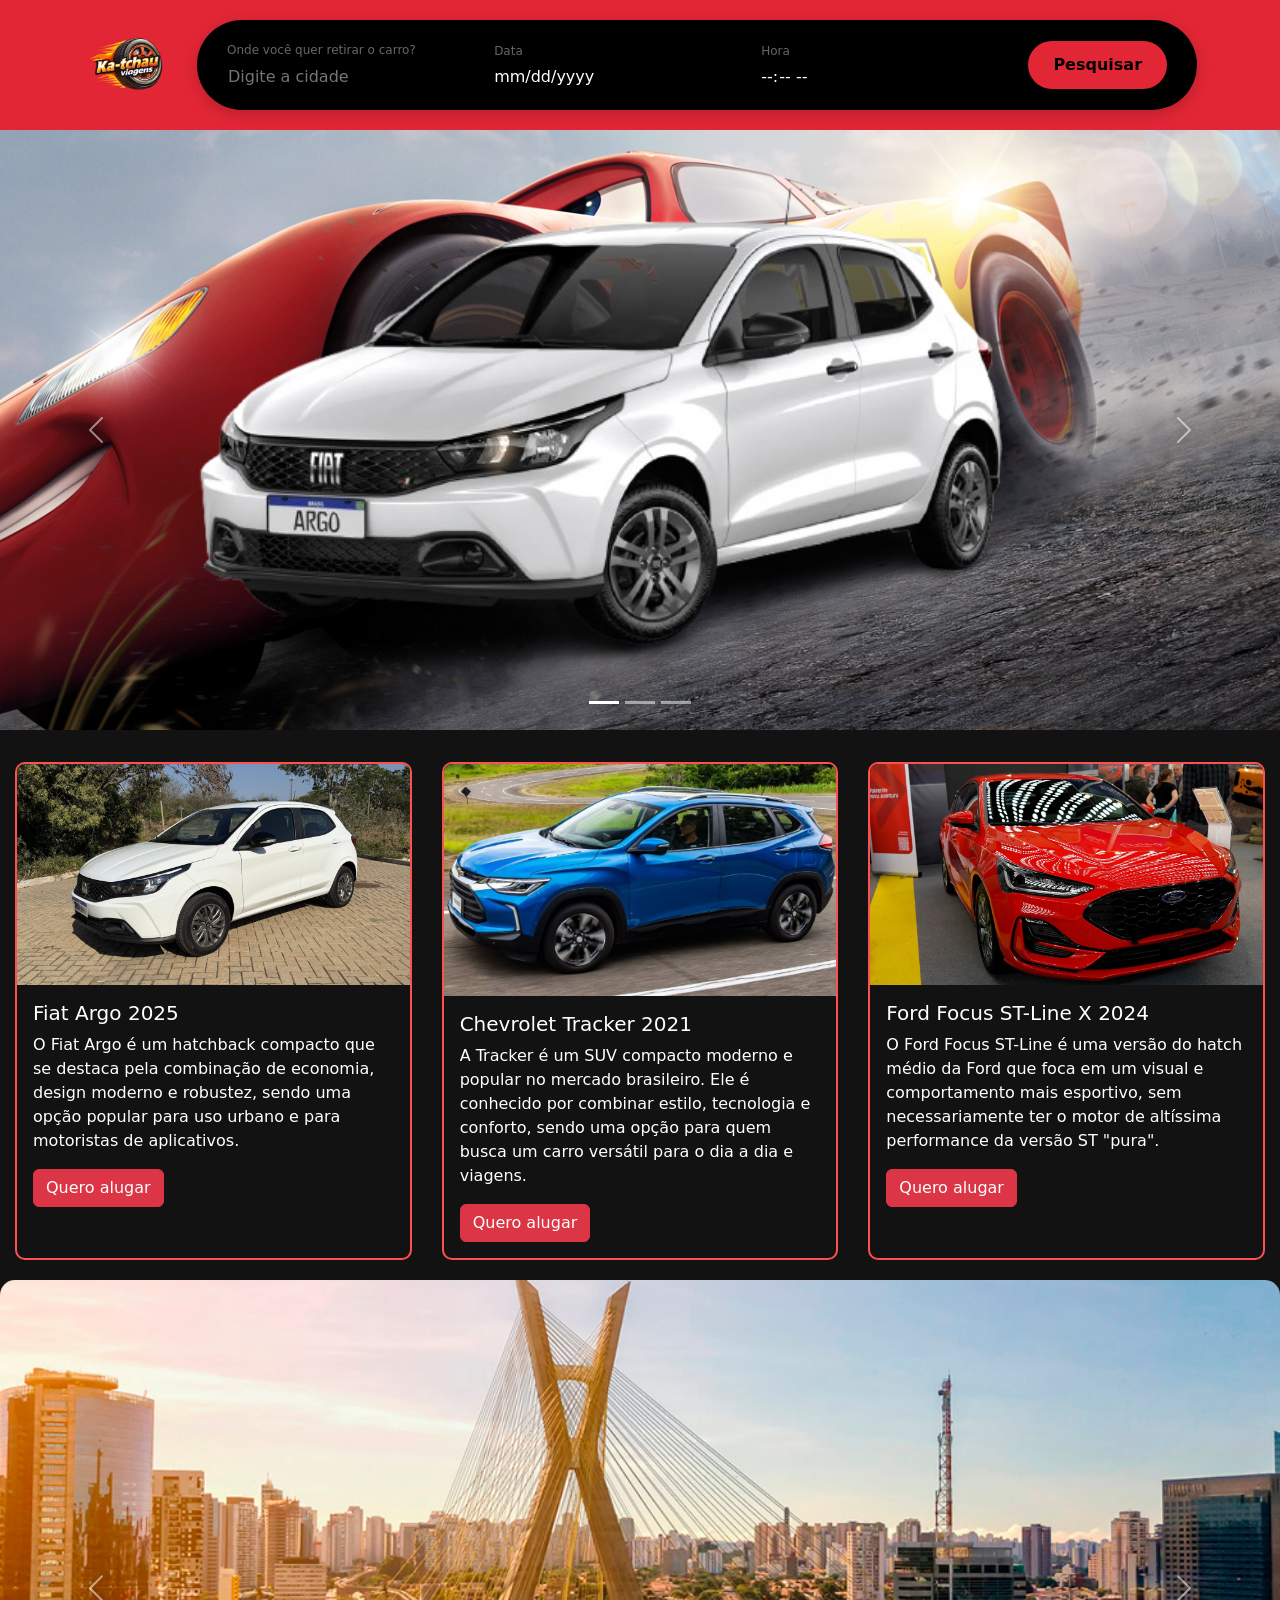
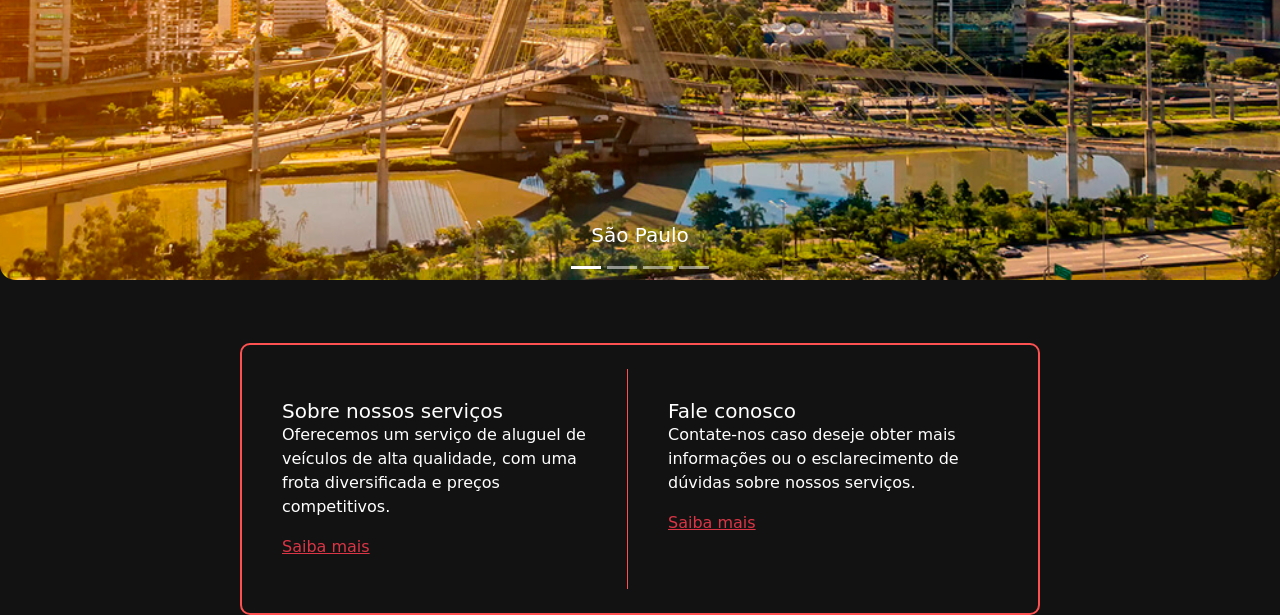
==== index.html @ 95a70f9a "Enviando as att do tcc" ====
<!doctype html>
<html lang="pt-br">
  <head>
    <link href="https://cdn.jsdelivr.net/npm/bootstrap@5.3.3/dist/css/bootstrap.min.css" rel="stylesheet">
    <meta charset="utf-8">
    <meta name="viewport" content="width=device-width, initial-scale=1">
    <title>Ka-Tchau Viagens</title>
    <link rel="stylesheet" href="style.css">
  </head>
  <body>
    <div class="search-container">
      <a href="index.html" class="me-4">
        <img src="imagens/Sem título.png" style="height:90px; width: auto;" alt="Logo Ka-Tchau Viagens" class="logo">
      </a>
    <div class="search-box">
        <div class="input-group">
            <label>Onde você quer retirar o carro?</label>
            <input type="text" placeholder="Digite a cidade">
        </div>

        <div class="input-group">
            <label>Data</label>
            <input type="date">
        </div>

        <div class="input-group">
            <label>Hora</label>
            <input type="time">
        </div>

        <button class="btn-search">Pesquisar</button>
    </div>
</div>

<div id="carouselPrincipal" class="carousel slide" data-bs-ride="carouselPrincipal">
  <div class="carousel-indicators">
    <button type="button" data-bs-target="#carouselPrincipal" data-bs-slide-to="0" class="active" aria-current="true" aria-label="Slide 1"></button>
    <button type="button" data-bs-target="#carouselPrincipal" data-bs-slide-to="1" aria-label="Slide 2"></button>
    <button type="button" data-bs-target="#carouselPrincipal" data-bs-slide-to="2" aria-label="Slide 3"></button>
  </div>
  <div class="carousel-inner">
    <div class="carousel-item active">
      <img src="imagens/argo-removebg-preview.png" class="d-block w-100" alt="Fiat Argo">
    </div>
    <div class="carousel-item">
      <img src="imagens/w-removebg-preview.png" class="d-block w-100" alt="Chevrolet Tracker">
    </div>
    <div class="carousel-item">
      <img src="imagens/imagem_2026-04-15_123426422-removebg-preview.png" class="d-block w-100" alt="Ford Focus ST-Line X">
    </div>
  </div>
  <button class="carousel-control-prev" type="button" data-bs-target="#carouselPrincipal" data-bs-slide="prev">
    <span class="carousel-control-prev-icon" aria-hidden="true"></span>
    <span class="visually-hidden">Previous</span>
  </button>
  <button class="carousel-control-next" type="button" data-bs-target="#carouselPrincipal" data-bs-slide="next">
    <span class="carousel-control-next-icon" aria-hidden="true"></span>
    <span class="visually-hidden">Next</span>
  </button>
</div>

<div class="row row-cols-1 row-cols-md-3 g-4 my-2 distancia-cards">
      <div class="col">
    <div class="card h-100 custom-card">
      <img src="imagens/AE-Fiat-Argo-Drive-10-8-scaled-e1758229233410.jpeg" class="card-img-top" alt="Fiat Argo">
      <div class="card-body">
        <h5 class="card-title">Fiat Argo 2025</h5>
        <p class="card-text">O Fiat Argo é um hatchback compacto que se destaca pela combinação de economia,
          design moderno e robustez,
          sendo uma opção popular para uso urbano e para motoristas de aplicativos.</p>
        <a href="#" class="btn btn-danger">Quero alugar</a>
      </div>
    </div>
  </div>

    <div class="col">
    <div class="card h-100 custom-card">
      <img src="imagens/c7-chevrolet-tracker-2-jpg.jpg" class="card-img-top" alt="Chevrolet Tracker">
      <div class="card-body">
        <h5 class="card-title">Chevrolet Tracker 2021</h5>
        <p class="card-text">A Tracker é um SUV compacto moderno e popular no mercado brasileiro.
          Ele é conhecido por combinar estilo, tecnologia e conforto, sendo uma opção para quem busca um carro
          versátil para o dia a dia e viagens.</p>
        <a href="#" class="btn btn-danger">Quero alugar</a>
      </div>
    </div>
  </div>
  
  <div class="col">
    <div class="card h-100 custom-card">
      <img src="imagens/maxresdefault.jpg" class="card-img-top" alt="Ford Focus ST-Line X">
      <div class="card-body">
        <h5 class="card-title">Ford Focus ST-Line X 2024</h5>
        <p class="card-text">O Ford Focus ST-Line é uma versão do hatch médio da Ford que foca em um visual e
          comportamento mais esportivo,
          sem necessariamente ter o motor de altíssima performance da versão ST "pura".</p>
        <a href="#" class="btn btn-danger">Quero alugar</a>
      </div>
    </div>
  </div>
</div>

<div id="carousel" class="carousel slide" data-bs-ride="carousel">
  <div class="carousel-indicators">
    <button type="button" data-bs-target="#carousel" data-bs-slide-to="0" class="active" aria-current="true" aria-label="Slide 1"></button>
    <button type="button" data-bs-target="#carousel" data-bs-slide-to="1" aria-label="Slide 2"></button>
    <button type="button" data-bs-target="#carousel" data-bs-slide-to="2" aria-label="Slide 3"></button>
    <button type="button" data-bs-target="#carousel" data-bs-slide-to="3" aria-label="Slide 4"></button>
  </div>
  <div class="carousel-inner custom-carousel">
    <div class="carousel-item active">
      <img src="imagens/sp.png" class="d-block w-100" alt="São Paulo">
      <div class="carousel-caption d-none d-md-block">
        <h5>São Paulo</h5>
      </div>
    </div>
    <div class="carousel-item">
      <img src="imagens/Shopping_Granja_Vianna.jpg" class="d-block w-100" alt="Granja Viana">
      <div class="carousel-caption d-none d-md-block">
        <h5>Granja Viana</h5>
      </div>
    </div>
    <div class="carousel-item">
      <img src="imagens/osasco-lilas.jpg" class="d-block w-100" alt="Osasco">
      <div class="carousel-caption d-none d-md-block">
        <h5>Osasco</h5>
      </div>
    </div>
        <div class="carousel-item">
      <img src="imagens/alphavile.jpg" class="d-block w-100" alt="Alphaville">
      <div class="carousel-caption d-none d-md-block">
        <h5>Alphaville</h5>
      </div>
    </div>
  </div>
  <button class="carousel-control-prev" type="button" data-bs-target="#carousel" data-bs-slide="prev">
    <span class="carousel-control-prev-icon" aria-hidden="true"></span>
    <span class="visually-hidden">Previous</span>
  </button>
  <button class="carousel-control-next" type="button" data-bs-target="#carousel" data-bs-slide="next">
    <span class="carousel-control-next-icon" aria-hidden="true"></span>
    <span class="visually-hidden">Next</span>
  </button>
</div>

<div class="container mt-5">
  <div class="customo-card w-100 p-4 mx-auto" style="max-width: 800px">
    <div class="row">
    <div class="col-md-6 row border-end">
  <div class="card-body">
    <h5 class="card-title">Sobre nossos serviços</h5>
    <p class="card-text">Oferecemos um serviço de aluguel de veículos de alta qualidade,
      com uma frota diversificada e preços competitivos.</p>
    <a href="#" class="link-danger">Saiba mais</a>
  </div>
</div>
<div class="col-md-6 p-4 mx-auto">
    <div class="card-body">
      <h5 class="card-title">Fale conosco</h5>
      <p class="card-text">Contate-nos caso deseje obter mais informações ou o esclarecimento de dúvidas
        sobre nossos serviços.</p>
      <a href="#" class="link-danger">Saiba mais</a>
    </div>
    </div>
  </div>
    </div>
  </div>
<script src="https://cdn.jsdelivr.net/npm/bootstrap@5.3.3/dist/js/bootstrap.bundle.min.js"></script>
</body>
</html>
---- style.css ----
/* aqui e pra estilizar o corpo da pagina */

body {
    background-color: #121212;
    color: #fff;
    transition: background-color 0.3s, color 0.3s;
    font-size: 100% !important;
}

/* pra deixar as letras em branco */

.input-group input {
    color: white !important;
    border: none;
    outline: none;
    background: transparent;
}

.input-group label {
    color: #fff;
    font-size:12px;
}

/* pra criar os menu no top da pagina (nao e a lane) */

:root {
    --primary-red: #e32636;
    --black: #000;
    --gray: #f4f4f4;
}

.search-container {
    padding: 20px;
    background-color: var(--primary-red);
    display: flex;
    justify-content: center;
}

.search-box {
    background-color: var(--black);
    padding: 15px 30px;
    border-radius: 50px;
    display: flex;
    align-items: center;
    gap: 20px;
    box-shadow: 0 4px 15px rgba(0,0,0,0.2);
    width: 90%;
    max-width: 1000px;
}

.input-group {
    display: flex;
    flex-direction: column;
    flex: 1;
}

.input-group label {
    font-size: 12px;
    color: #666;
    margin-bottom: 5px;
}

.input-group input {
    border: none;
    outline: none;
    font-size: 16px;
    background: transparent;
}

.btn-search {
    background-color: var(--primary-red);
    color: black;
    border: none;
    padding: 12px 25px;
    border-radius: 25px;
    cursor: pointer;
    font-weight: bold;
    transition: 0.3s;
}

.btn-search:hover {
    background-color: #e32636;
    transform: scale(1.05);
}

/* aqui e o estilo do carrosel (nao e aquela serie bosta) */

#carouselPrincipal {
    background-image: url('imagens/Capturar.PNG');
    background-size: cover;
    background-position: center;
    background-repeat: no-repeat;

    align-items: center;
}

.carousel-item {
    background: transparent !important;
}

.carousel-item img {
    height: 600px;
    object-fit: contain;
}

.carousel-control-prev,
.carousel-control-next {
    width: 15%;
    top: 50%;
    transform: translateY(-50%);
    height: auto;
}

.carousel-control-prev { left: 0; }
.carousel-control-next { right: 0; }

.carousel-control-prev-icon,
.carousel-control-next-icon {
    filter: invert(0);
    filter: drop-shadow(0 0 5px rgba(0, 0, 0, 0.8));
}

/* aqui e o estilo dos cards que falam dos carros */
.card.custom-card {
    background-color: #121212 !important;
    color: #fff !important;
    border: 2px solid #fd5151 !important;
    border-radius: 10px;
    overflow: hidden;
    width: 100% !important;
    max-width: 100%;
}

.col {
    padding-left: 15px;
    padding-right: 15px;
}
.distancia-cards {
    margin-top: 100%;
    margin-left: 0;
    margin-right: 0;
    width: 100%;
    overflow-x: hidden;
}

.customo-card {
    background-color: #121212 !important;
    color: #fff !important;
    border: 2px solid #fd5151 !important;
    border-radius: 10px;
    overflow: hidden;
}

.customo-card .col-md-6 {
        padding-left: 40px !important;
        padding-right: 40px !important;
        padding-top: 30px !important;
        padding-bottom: 30px !important;
    }

.border-end {
    border-right: 1px solid #fd5151 !important;
}

@media (max-width: 768px) {
    .border-end {
        border-right:none !important;
        border-bottom: 1px solid #fff;
        padding-bottom: 20px;
        margin-bottom: 20px;
    }
}

#carousel {
    margin-top: 20px;
    align-items: center;
    border-radius: 15px;
}

.custom-carousel img{
    width: 100%;
    border-radius: 15px !important;
    object-fit: cover;
    margin-bottom: 15px;
}
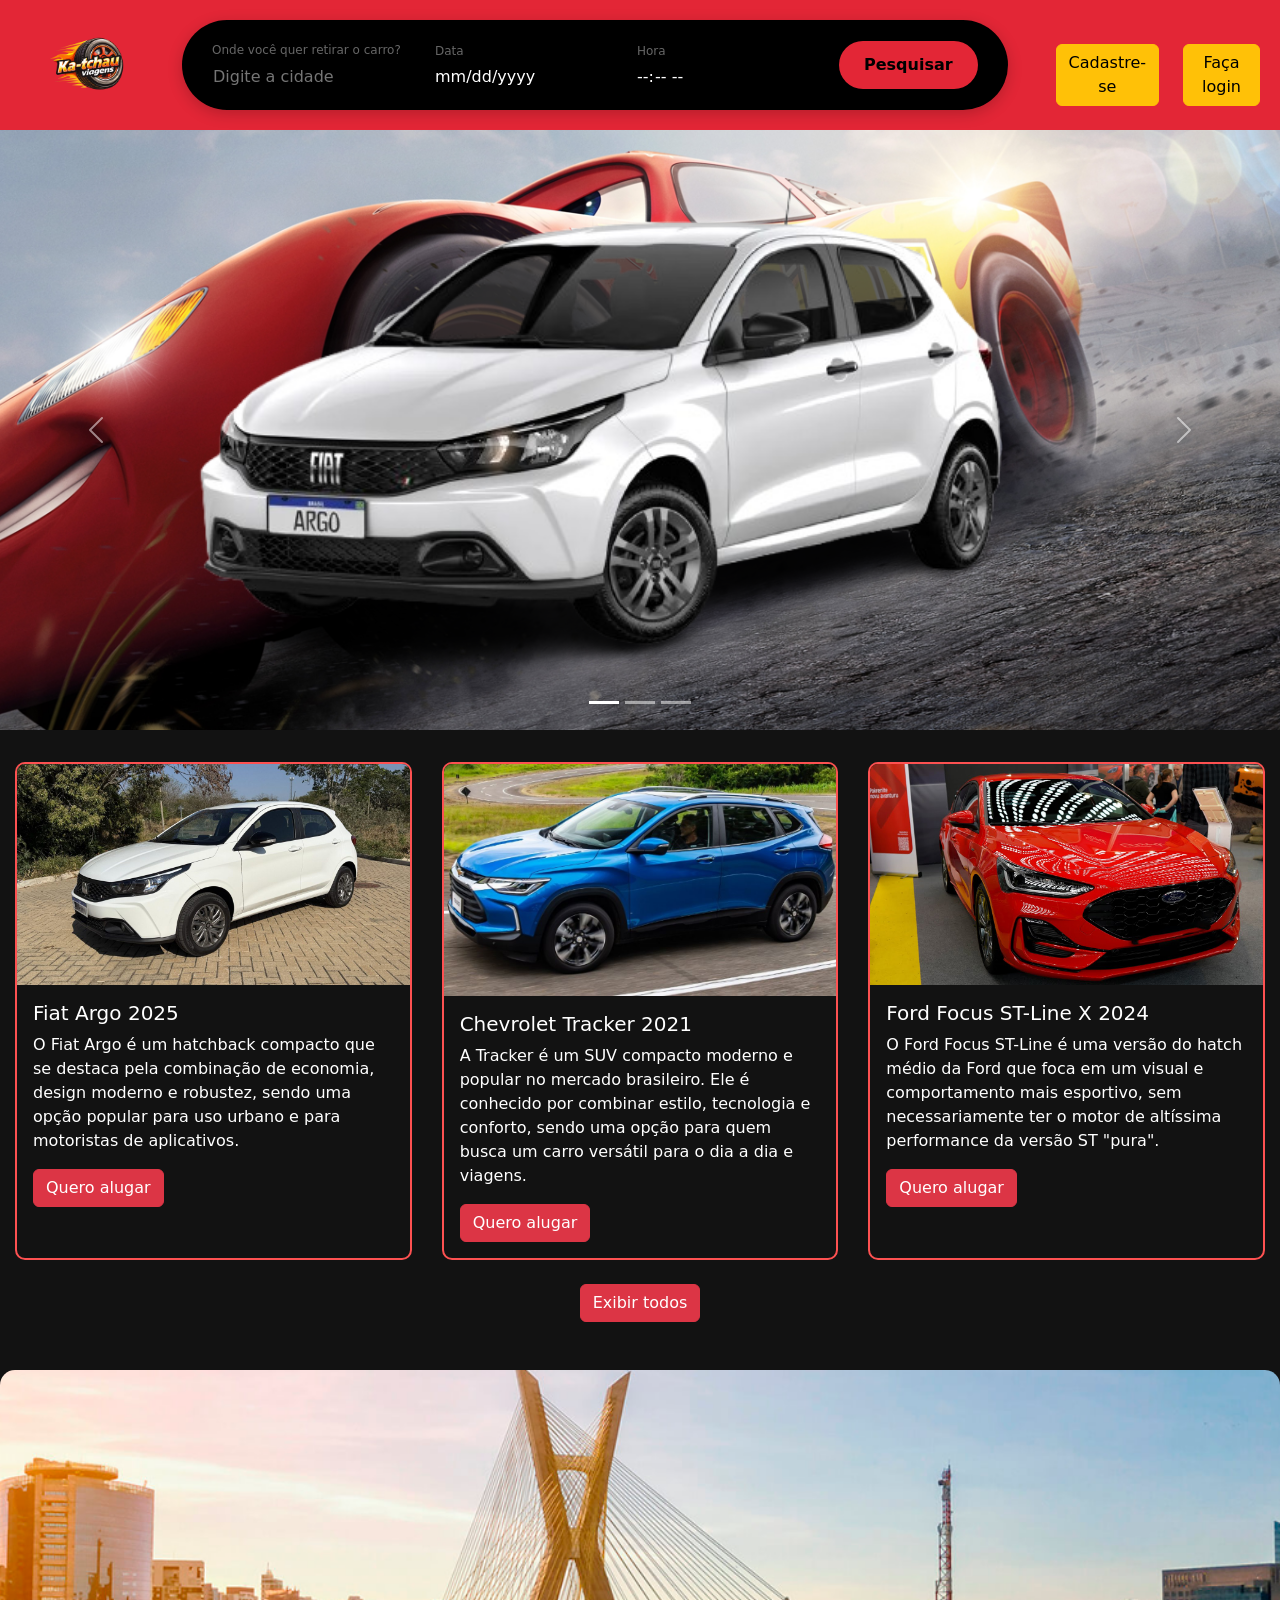
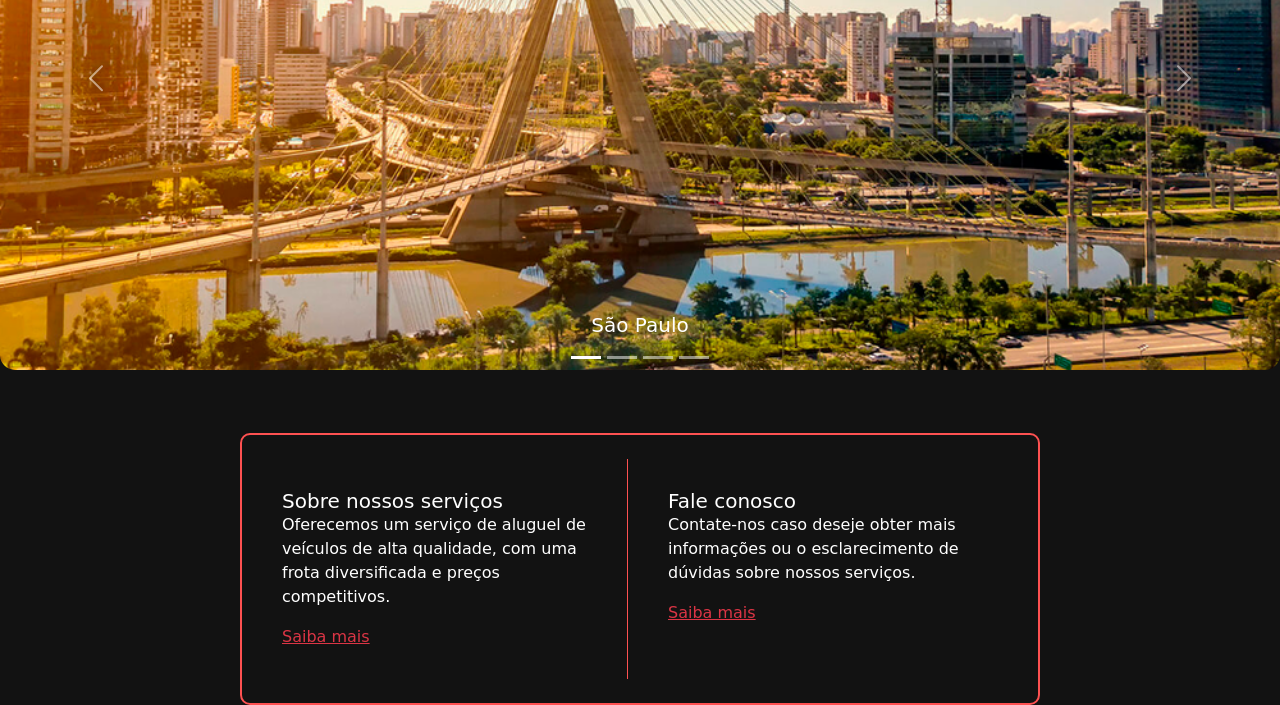
==== commit 8fb7a543: "arrumando o frontend e aquela branch la" ====
--- a/index.html
+++ b/index.html
@@ -9,9 +9,11 @@
   </head>
   <body>
     <div class="search-container">
-      <a href="index.html" class="me-4">
+      <div class="logo me-5 ms-4">
+        <a href="index.html">
         <img src="imagens/Sem título.png" style="height:90px; width: auto;" alt="Logo Ka-Tchau Viagens" class="logo">
       </a>
+      </div>
     <div class="search-box">
         <div class="input-group">
             <label>Onde você quer retirar o carro?</label>
@@ -30,7 +32,20 @@
 
         <button class="btn-search">Pesquisar</button>
     </div>
+    <div class="d-flex justify-content-center mt-4 ms-5">
+  <a href="cadastro.html">
+        <button class="btn btn-warning">Cadastre-se</button>
+      </a>
 </div>
+
+<div class="d-flex justify-content-center mt-4 ms-4">
+  <a href="login.html">
+        <button class="btn btn-warning">Faça login</button>
+      </a>
+</div>
+</div>
+
+
 
 <div id="carouselPrincipal" class="carousel slide" data-bs-ride="carouselPrincipal">
   <div class="carousel-indicators">
@@ -98,6 +113,10 @@
       </div>
     </div>
   </div>
+</div>
+
+<div class="d-flex justify-content-center mt-4 mb-5">
+<a href="catalogo.html" class="btn btn-danger">Exibir todos</a>
 </div>
 
 <div id="carousel" class="carousel slide" data-bs-ride="carousel">
--- a/style.css
+++ b/style.css
@@ -170,7 +170,7 @@
         margin-bottom: 20px;
     }
 }
-
+/*Aqui foi onde passei horas pra adicionar umas coisa simples do carrosel das cidades*/
 #carousel {
     margin-top: 20px;
     align-items: center;
@@ -182,4 +182,47 @@
     border-radius: 15px !important;
     object-fit: cover;
     margin-bottom: 15px;
+}
+
+/*Aqui e pra deixar os estilos dos botoes do cadastro vermelhinho e mais harmonioso pro projeto*/
+
+.form-select:focus, .form-check-input:focus {
+    border-color: #e32636 !important;
+    box-shadow: 0 0 0 0.2rem rgba(227, 38, 54, 0.25) !important;
+}
+
+.form-check-input:checked {
+    border-color: #dc3545 !important;
+}
+
+body.login-page {
+    background-image: url('imagens/estampa.jfif');
+    background-position: center;
+    background-attachment: fixed;
+    background-repeat: no-repeat;
+    background-size: cover;
+}
+
+body.cadastro-page {
+    background-image: url('imagens/estampa.jfif');
+    background-position: center;
+    background-attachment: fixed;
+    background-repeat: no-repeat;
+    background-size: cover;
+}
+
+.filtro-carros {
+    background-color: #121212 !important;
+    color: #fff !important;
+    border: 2px solid #fd5151 !important;
+    border-radius: 10px;
+    padding: 10px;
+    margin-top: 20px;
+}
+
+.container-logo {
+    padding: 20px;
+    background-color: var(--black);
+    display: flex;
+    justify-content: center;
 }
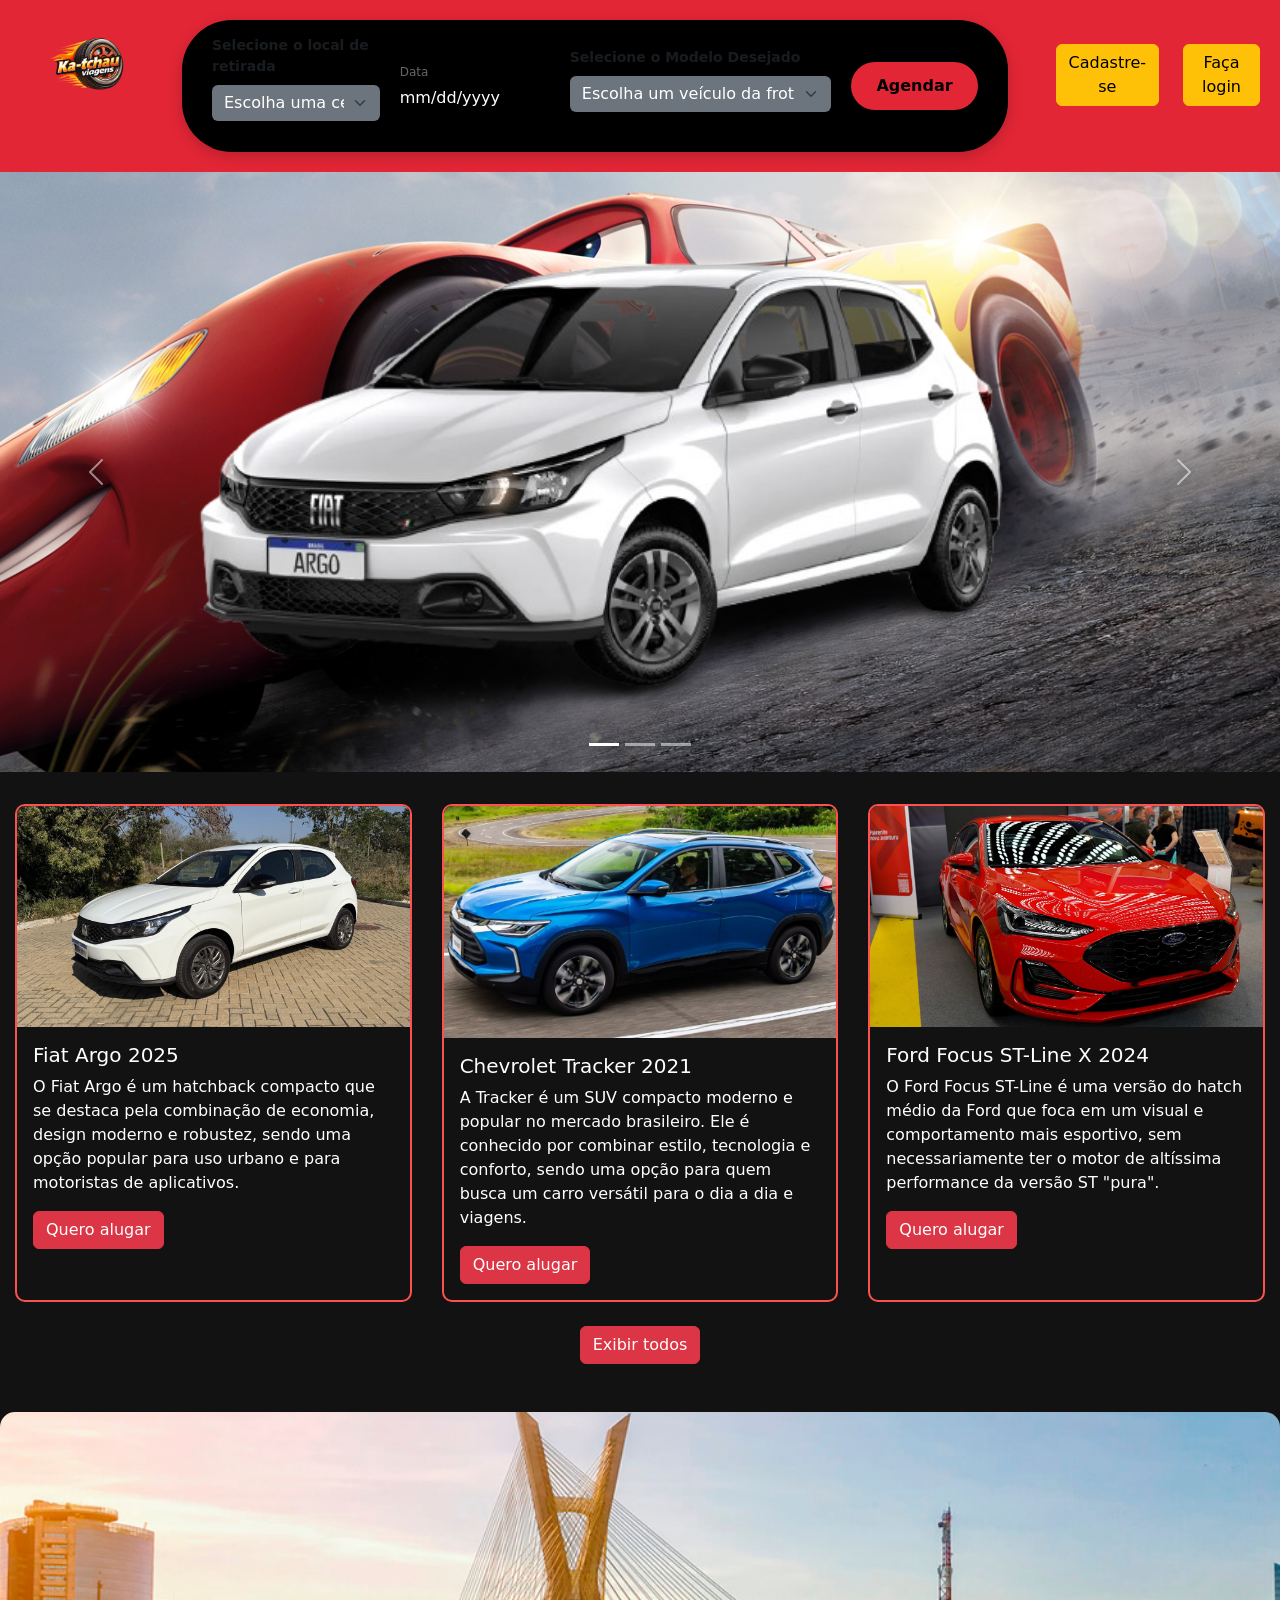
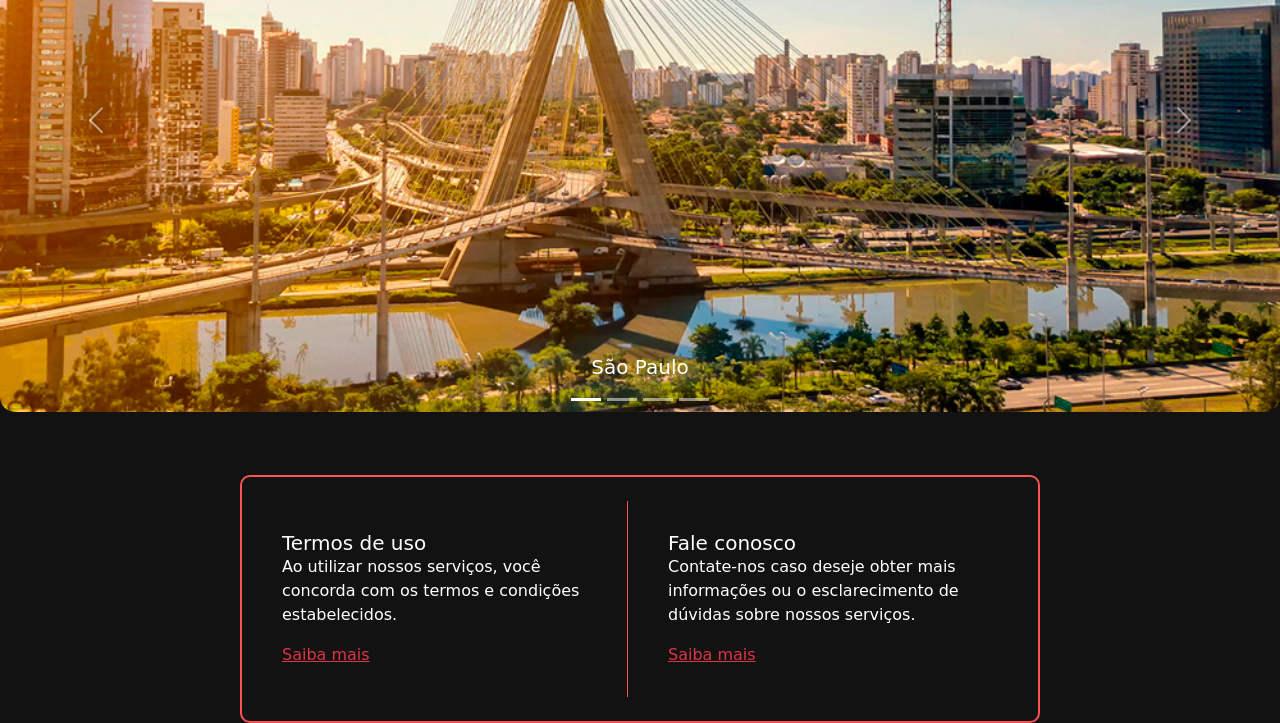
==== commit aaf2454e: "frontend brilhando redondinho, so falta o ds" ====
--- a/index.html
+++ b/index.html
@@ -15,22 +15,48 @@
       </a>
       </div>
     <div class="search-box">
-        <div class="input-group">
-            <label>Onde você quer retirar o carro?</label>
-            <input type="text" placeholder="Digite a cidade">
-        </div>
+        <div class="mb-3">
+            <label class="form-label text-muted small fw-bold">Selecione o local de retirada</label>
+            <select class="form-select bg-secondary text-white border-0" id="buscaCidade" required>
+              <option value="" selected disabled>Escolha uma central...</option>
+              <option value="São Paulo">São Paulo</option>
+              <option value="Osasco">Osasco</option>
+              <option value="Granja Viana">Granja Viana</option>
+              <option value="Alphaville">Alphaville</option>
+            </select>
+          </div>
 
         <div class="input-group">
             <label>Data</label>
             <input type="date">
         </div>
 
-        <div class="input-group">
-            <label>Hora</label>
-            <input type="time">
-        </div>
-
-        <button class="btn-search">Pesquisar</button>
+        <div class="mb-3">
+            <label class="form-label text-muted small fw-bold">Selecione o Modelo Desejado</label>
+            <select class="form-select bg-secondary text-white border-0" id="buscaModelo" required>
+              <option value="" selected disabled>Escolha um veículo da frota...</option>
+              <option value="Fiat Argo 2025">Fiat Argo 2025</option>
+              <option value="Ford Fiesta ST 2023">Ford Fiesta ST 2023</option>
+              <option value="Golf MK6 2010">Golf MK6 2010</option>
+              <option value="Chevrolet Tracker">Chevrolet Tracker</option>
+              <option value="Land Rover Defender 110 2023">Land Rover Defender 110 2023</option>
+              <option value="BMW X5 M 2011">BMW X5 M 2011</option>
+              <option value="Ford F-450 2021">Ford F-450 2021</option>
+              <option value="Dodge Power Wagon 2017">Dodge Power Wagon 2017</option>
+              <option value="Ford F-150 Raptor 2017">Ford F-150 Raptor 2017</option>
+              <option value="Ford Focus ST-Line X 2021">Ford Focus ST-Line X 2021</option>
+              <option value="Nissan Skyline R34 GT-R 2017">Nissan Skyline R34 GT-R 2017</option>
+              <option value="Audi RS6 Avant 2021">Audi RS6 Avant 2021</option>
+              <option value="Bentley Continental Supersports 2017">Bentley Continental Supersports 2017</option>
+              <option value="Cadillac CTS-V 2017">Cadillac CTS-V 2017</option>
+              <option value="Mercedes-Benz E 63 AMG 2013">Mercedes-Benz E 63 AMG 2013</option>
+              <option value="Ferrari SF90 Stradale">Ferrari SF90 Stradale</option>
+              <option value="Lykan Hypersport 2014">Lykan Hypersport 2014</option>
+              <option value="Lamborghini Revuelto 2023">Lamborghini Revuelto 2023</option>
+            </select>
+          </div>
+
+        <button type="button" class="btn-search" onclick="dispararAlertaAgendamento()">Agendar</button>
     </div>
     <div class="d-flex justify-content-center mt-4 ms-5">
   <a href="cadastro.html">
@@ -74,7 +100,7 @@
   </button>
 </div>
 
-<div class="row row-cols-1 row-cols-md-3 g-4 my-2 distancia-cards">
+<div class="row row-cols-1 row-cols-md-3 row-cols-lg-3 g-4 my-2 distancia-cards">
       <div class="col">
     <div class="card h-100 custom-card">
       <img src="imagens/AE-Fiat-Argo-Drive-10-8-scaled-e1758229233410.jpeg" class="card-img-top" alt="Fiat Argo">
@@ -83,7 +109,7 @@
         <p class="card-text">O Fiat Argo é um hatchback compacto que se destaca pela combinação de economia,
           design moderno e robustez,
           sendo uma opção popular para uso urbano e para motoristas de aplicativos.</p>
-        <a href="#" class="btn btn-danger">Quero alugar</a>
+        <button class="btn btn-danger btn-alugar" data-bs-toggle="modal" data-bs-target="#modalAluguel">Quero alugar</button>
       </div>
     </div>
   </div>
@@ -96,7 +122,7 @@
         <p class="card-text">A Tracker é um SUV compacto moderno e popular no mercado brasileiro.
           Ele é conhecido por combinar estilo, tecnologia e conforto, sendo uma opção para quem busca um carro
           versátil para o dia a dia e viagens.</p>
-        <a href="#" class="btn btn-danger">Quero alugar</a>
+        <button class="btn btn-danger btn-alugar" data-bs-toggle="modal" data-bs-target="#modalAluguel">Quero alugar</button>
       </div>
     </div>
   </div>
@@ -109,7 +135,7 @@
         <p class="card-text">O Ford Focus ST-Line é uma versão do hatch médio da Ford que foca em um visual e
           comportamento mais esportivo,
           sem necessariamente ter o motor de altíssima performance da versão ST "pura".</p>
-        <a href="#" class="btn btn-danger">Quero alugar</a>
+        <button class="btn btn-danger btn-alugar" data-bs-toggle="modal" data-bs-target="#modalAluguel">Quero alugar</button>
       </div>
     </div>
   </div>
@@ -167,10 +193,9 @@
     <div class="row">
     <div class="col-md-6 row border-end">
   <div class="card-body">
-    <h5 class="card-title">Sobre nossos serviços</h5>
-    <p class="card-text">Oferecemos um serviço de aluguel de veículos de alta qualidade,
-      com uma frota diversificada e preços competitivos.</p>
-    <a href="#" class="link-danger">Saiba mais</a>
+    <h5 class="card-title">Termos de uso</h5>
+    <p class="card-text">Ao utilizar nossos serviços, você concorda com os termos e condições estabelecidos.</p>
+    <a href="termos.html" class="link-danger">Saiba mais</a>
   </div>
 </div>
 <div class="col-md-6 p-4 mx-auto">
@@ -178,12 +203,117 @@
       <h5 class="card-title">Fale conosco</h5>
       <p class="card-text">Contate-nos caso deseje obter mais informações ou o esclarecimento de dúvidas
         sobre nossos serviços.</p>
-      <a href="#" class="link-danger">Saiba mais</a>
-    </div>
-    </div>
-  </div>
-    </div>
-  </div>
+      <a href="#" class="link-danger btn-contato">Saiba mais</a>
+    </div>
+    </div>
+  </div>
+    </div>
+  </div>
+
+  <div class="modal fade" id="modalAluguel" tabindex="-1" aria-hidden="true">
+  <div class="modal-dialog modal-dialog-centered">
+    <div class="modal-content bg-dark text-white border-secondary" style="border-radius: 12px;">
+      
+      <div class="modal-header border-bottom border-secondary">
+        <h5 class="modal-title text-uppercase fw-bold" style="color: #ff4d4d; letter-spacing: 1px;">Solicitar Aluguel</h5>
+        <button type="button" class="btn-close btn-close-white" data-bs-dismiss="modal" aria-label="Close"></button>
+      </div>
+      
+      <div class="modal-body">
+        <form id="formAluguel">
+          
+          <div class="mb-3">
+            <label class="form-label text-muted small fw-bold">1. Escolha a Central de Retirada</label>
+            <select class="form-select bg-secondary text-white border-0" id="selectUnidade" required>
+              <option value="" selected disabled>Selecione uma unidade...</option>
+              <option value="São Paulo">São Paulo</option>
+              <option value="Osasco">Granja Viana</option>
+              <option value="Granja Viana">Osasco</option>
+              <option value="Alphaville">Alphaville</option>
+            </select>
+          </div>
+          
+          <div class="mb-4">
+            <label class="form-label text-muted small fw-bold">2. Escolha a Data de Retirada</label>
+            <input type="date" class="form-control bg-secondary text-white border-0" id="inputData" required>
+          </div>
+
+          <button type="submit" class="btn btn-danger w-100 fw-bold py-2" style="border-radius: 8px;">Confirmar Agendamento</button>
+        
+        </form>
+      </div>
+
+    </div>
+  </div>
+</div>
+
 <script src="https://cdn.jsdelivr.net/npm/bootstrap@5.3.3/dist/js/bootstrap.bundle.min.js"></script>
+<script>
+  const botaoContato = document.querySelector('.btn-contato');
+
+  if (botaoContato) {
+    botaoContato.addEventListener('click', function(event) {
+      event.preventDefault(); 
+
+      alert(
+        `📞 Central de Atendimento - Ka-Tchau Viagens 📞\n\n` +
+        `Precisa de suporte, quer tirar dúvidas ou fazer uma reserva especial?\n` +
+        `Nossa equipe está pronta para te atender!\n\n` +
+        `📧 E-mail: contato@katchauviagens.com.br\n` +
+        `📱 WhatsApp / Tel: (11) 99595-2230\n\n` +
+        `🕒 Horário de funcionamento: Seg a Sex, das 07h às 21h.\n\n` +
+        `Acelere sua jornada conosco! 🏎️💨`
+      );
+    });
+  }
+</script>
+<script>
+  document.getElementById('formAluguel').addEventListener('submit', function(event) {
+    event.preventDefault();
+
+    const unidade = document.getElementById('selectUnidade').value;
+    const dataRaw = document.getElementById('inputData').value;
+    
+    const dataFormatada = dataRaw.split('-').reverse().join('/');
+
+    const modalElement = document.getElementById('modalAluguel');
+    const modal = bootstrap.Modal.getInstance(modalElement);
+    modal.hide();
+
+    alert(
+      `✨ Agendamento Pré-Confirmado! ✨\n\n` +
+      `📍 Local: Central ${unidade}\n` +
+      `📅 Data: ${dataFormatada}\n\n` +
+      `Boa jornada com a Ka-Tchau Viagens!`
+    );
+  });
+</script>
+
+<script>
+function dispararAlertaAgendamento() {
+    // 1. Captura os seletores exatamente pelos IDs corretos da sua barra
+    const seletorCidade = document.getElementById('buscaCidade');
+    const seletorModelo = document.getElementById('buscaModelo');
+
+    // 2. Pega o texto visível selecionado dentro deles (evita pegar o "value" vazio)
+    const cidade = seletorCidade && seletorCidade.selectedIndex !== -1 ? seletorCidade.options[seletorCidade.selectedIndex].text : "";
+    const modelo = seletorModelo && seletorModelo.selectedIndex !== -1 ? seletorModelo.options[seletorModelo.selectedIndex].text : "";
+
+    // 3. Validação: se estiver na opção padrão ("Escolha..."), barra o agendamento
+    if (!cidade || cidade.includes("Escolha") || !modelo || modelo.includes("Escolha")) {
+        alert("📍 Opa! Por favor, selecione uma Central de Retirada e um Modelo de Veículo válidos antes de agendar.");
+        return;
+    }
+
+    // 4. Dispara o alert limpo e perfeito com o carro que você escolheu!
+    alert(
+      `✨ Agendamento Pré-Confirmado! ✨\n\n` +
+      `🚗 Veículo Escolhido: ${modelo}\n` +
+      `📍 Retirada na Central: ${cidade}\n\n` +
+      `Sua reserva foi registrada com sucesso!\n` +
+      `A Ka-Tchau Viagens te deseja uma excelente jornada! 🏎️💨`
+    );
+}
+</script>
 </body>
 </html>
